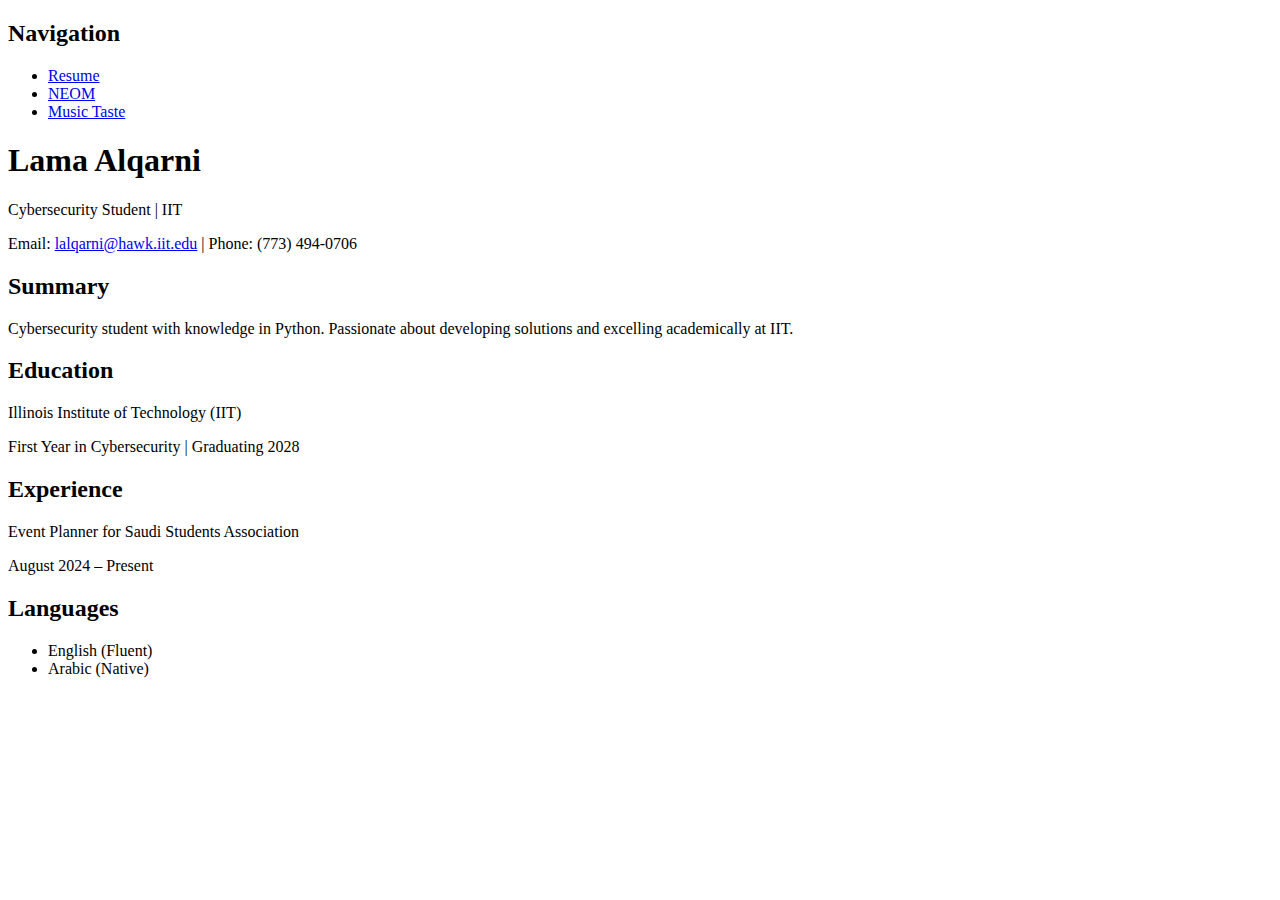
==== index.html @ 599a018c "Rename index (3).html to index.html" ====
<!DOCTYPE html>
<html lang="en">
<head>
  <meta charset="utf-8">
  <meta name="viewport" content="width=device-width, initial-scale=1.0">

  <link rel="stylesheet" href="reset.html">

  <link rel="stylesheet" href="styles.css">

  <title>Resume</title>
</head>
<body>

  <header>
    <nav>
      <h2>Navigation</h2>
      <ul>
        <li><a href="index.html">Resume</a></li>
        <li><a href="neom.html">NEOM</a></li>
        <li><a href="music.html">Music Taste</a></li>
      </ul>
    </nav>

    <h1>Lama Alqarni</h1>
    <p>Cybersecurity Student | IIT</p>
    <p>Email: <a href="mailto:lalqarni@hawk.iit.edu">lalqarni@hawk.iit.edu</a> | 
       Phone: (773) 494-0706</p>
  </header>

  <section>
    <h2>Summary</h2>
    <p>Cybersecurity student with knowledge in Python. Passionate about developing solutions and excelling academically at IIT.</p>
  </section>

  <section>
    <h2>Education</h2>
    <p>Illinois Institute of Technology (IIT)</p>
    <p>First Year in Cybersecurity | Graduating 2028</p>
  </section>

  <section>
    <h2>Experience</h2>
    <p>Event Planner for Saudi Students Association</p>
    <p>August 2024 – Present</p>
  </section>

  <section>
    <h2>Languages</h2>
    <ul>
      <li>English (Fluent)</li>
      <li>Arabic (Native)</li>
    </ul>
  </section>

</body>
</html>
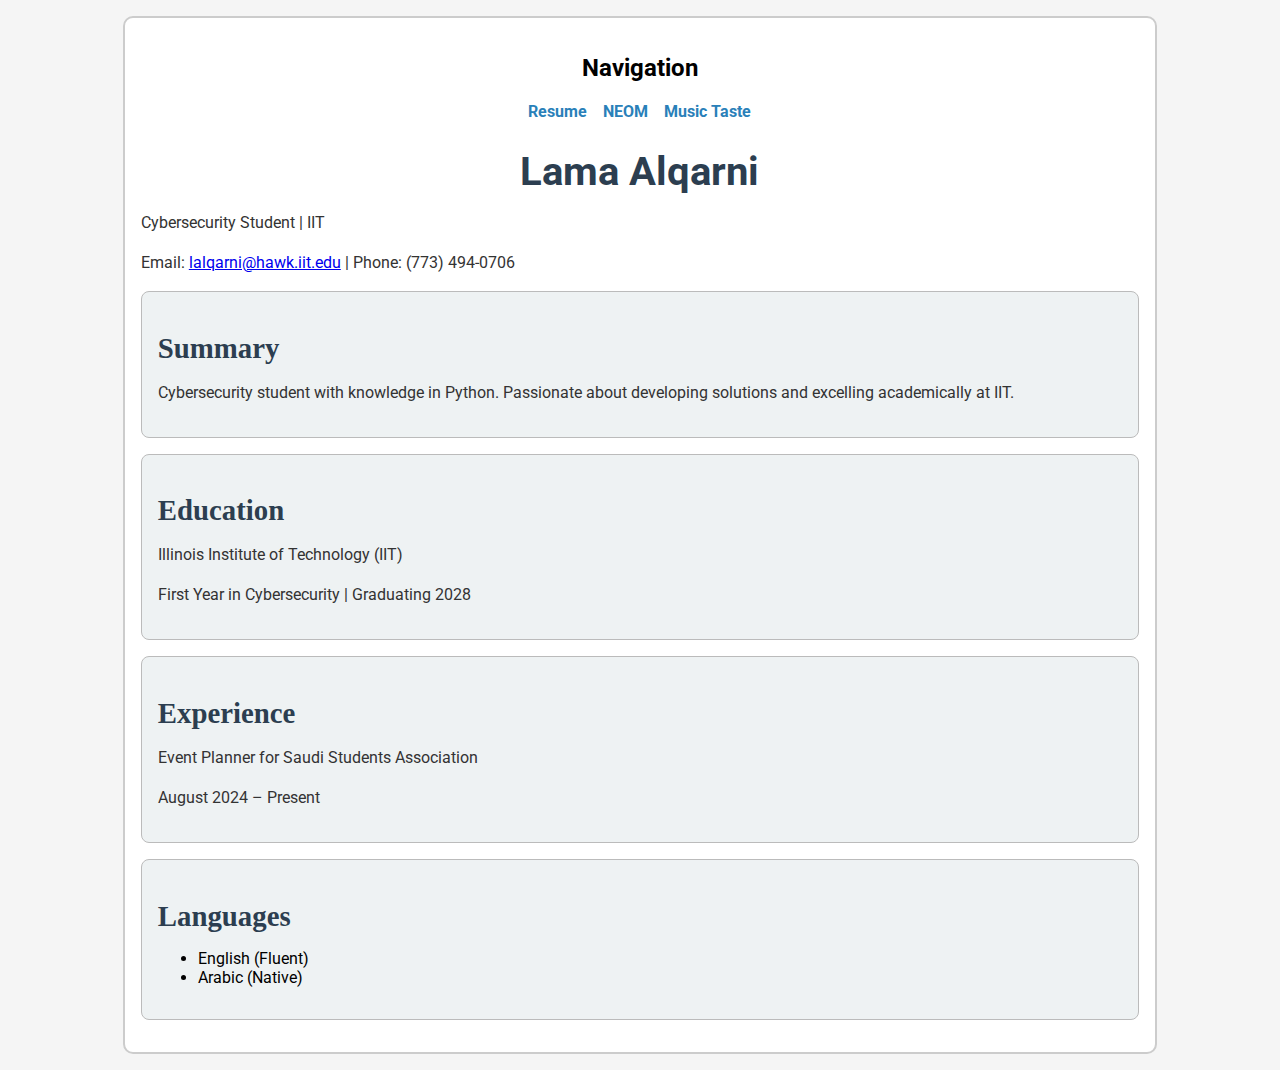
==== commit 0730dc86: "update index" ====
--- a/index.html
+++ b/index.html
@@ -3,55 +3,53 @@
 <head>
   <meta charset="utf-8">
   <meta name="viewport" content="width=device-width, initial-scale=1.0">
-
   <link rel="stylesheet" href="reset.html">
-
   <link rel="stylesheet" href="styles.css">
-
   <title>Resume</title>
 </head>
 <body>
+  <div class="main-container">
+    <header>
+      <nav class="main-nav">
+        <h2 class="nav-title">Navigation</h2>
+        <ul>
+          <li><a href="index.html">Resume</a></li>
+          <li><a href="neom.html">NEOM</a></li>
+          <li><a href="music.html">Music Taste</a></li>
+        </ul>
+      </nav>
+      <h1 class="page-title">Lama Alqarni</h1>
+      <p class="sub-title">Cybersecurity Student | IIT</p>
+      <p class="contact-info">
+        Email: <a href="mailto:lalqarni@hawk.iit.edu">lalqarni@hawk.iit.edu</a> | 
+        Phone: (773) 494-0706
+      </p>
+    </header>
 
-  <header>
-    <nav>
-      <h2>Navigation</h2>
+    <section class="bordered-section">
+      <h2 class="section-title larger-font">Summary</h2>
+      <p>Cybersecurity student with knowledge in Python. Passionate about developing solutions and excelling academically at IIT.</p>
+    </section>
+
+    <section class="bordered-section">
+      <h2 class="section-title larger-font">Education</h2>
+      <p>Illinois Institute of Technology (IIT)</p>
+      <p>First Year in Cybersecurity | Graduating 2028</p>
+    </section>
+
+    <section class="bordered-section">
+      <h2 class="section-title larger-font">Experience</h2>
+      <p>Event Planner for Saudi Students Association</p>
+      <p>August 2024 – Present</p>
+    </section>
+
+    <section class="bordered-section">
+      <h2 class="section-title larger-font">Languages</h2>
       <ul>
-        <li><a href="index.html">Resume</a></li>
-        <li><a href="neom.html">NEOM</a></li>
-        <li><a href="music.html">Music Taste</a></li>
+        <li>English (Fluent)</li>
+        <li>Arabic (Native)</li>
       </ul>
-    </nav>
-
-    <h1>Lama Alqarni</h1>
-    <p>Cybersecurity Student | IIT</p>
-    <p>Email: <a href="mailto:lalqarni@hawk.iit.edu">lalqarni@hawk.iit.edu</a> | 
-       Phone: (773) 494-0706</p>
-  </header>
-
-  <section>
-    <h2>Summary</h2>
-    <p>Cybersecurity student with knowledge in Python. Passionate about developing solutions and excelling academically at IIT.</p>
-  </section>
-
-  <section>
-    <h2>Education</h2>
-    <p>Illinois Institute of Technology (IIT)</p>
-    <p>First Year in Cybersecurity | Graduating 2028</p>
-  </section>
-
-  <section>
-    <h2>Experience</h2>
-    <p>Event Planner for Saudi Students Association</p>
-    <p>August 2024 – Present</p>
-  </section>
-
-  <section>
-    <h2>Languages</h2>
-    <ul>
-      <li>English (Fluent)</li>
-      <li>Arabic (Native)</li>
-    </ul>
-  </section>
-
+    </section>
+  </div>
 </body>
 </html>
--- a/styles.css
+++ b/styles.css
@@ -0,0 +1,86 @@
+
+@import url('https://fonts.googleapis.com/css2?family=Roboto&display=swap');
+
+
+body {
+  font-family: 'Roboto', Arial, sans-serif;
+  background-color: #f5f5f5;
+  margin: 0;
+  padding: 0 1rem;
+}
+
+.main-container {
+  max-width: 80%;
+  margin: 1rem auto;
+  background-color: #ffffff;
+  border: 2px solid #ccc;
+  padding: 1rem;
+  border-radius: 10px;
+}
+
+
+.main-nav {
+  text-align: center;
+  margin-bottom: 1rem;
+}
+
+.main-nav ul {
+  list-style: none;
+  display: flex;
+  justify-content: center;
+  gap: 1rem;
+  padding: 0;
+}
+
+.main-nav a {
+  text-decoration: none;
+  color: #2980b9;
+  font-weight: bold;
+}
+
+.page-title {
+  text-align: center;
+  font-size: 2.5rem;
+  color: #2c3e50;
+  margin-bottom: 1rem;
+}
+
+.bordered-section {
+  background-color: #eef2f3;
+  border: 1px solid #bbb;
+  padding: 1rem;
+  margin: 1rem 0;
+  border-radius: 8px;
+}
+
+.section-title {
+  font-family: Georgia, serif;
+  font-size: 1.8rem;
+  color: #2c3e50;
+  margin-bottom: 0.5rem;
+}
+
+.larger-font {
+  font-size: 1.8rem;
+}
+
+
+.project-item,
+.media-item {
+  margin: 1rem 0;
+}
+
+.project-item img,
+.media-item video {
+  max-width: 100%;
+  height: auto;
+  display: block;
+  margin: 0.5rem auto;
+}
+
+
+p {
+  font-size: 1rem;
+  line-height: 1.5rem;
+  color: #333;
+}
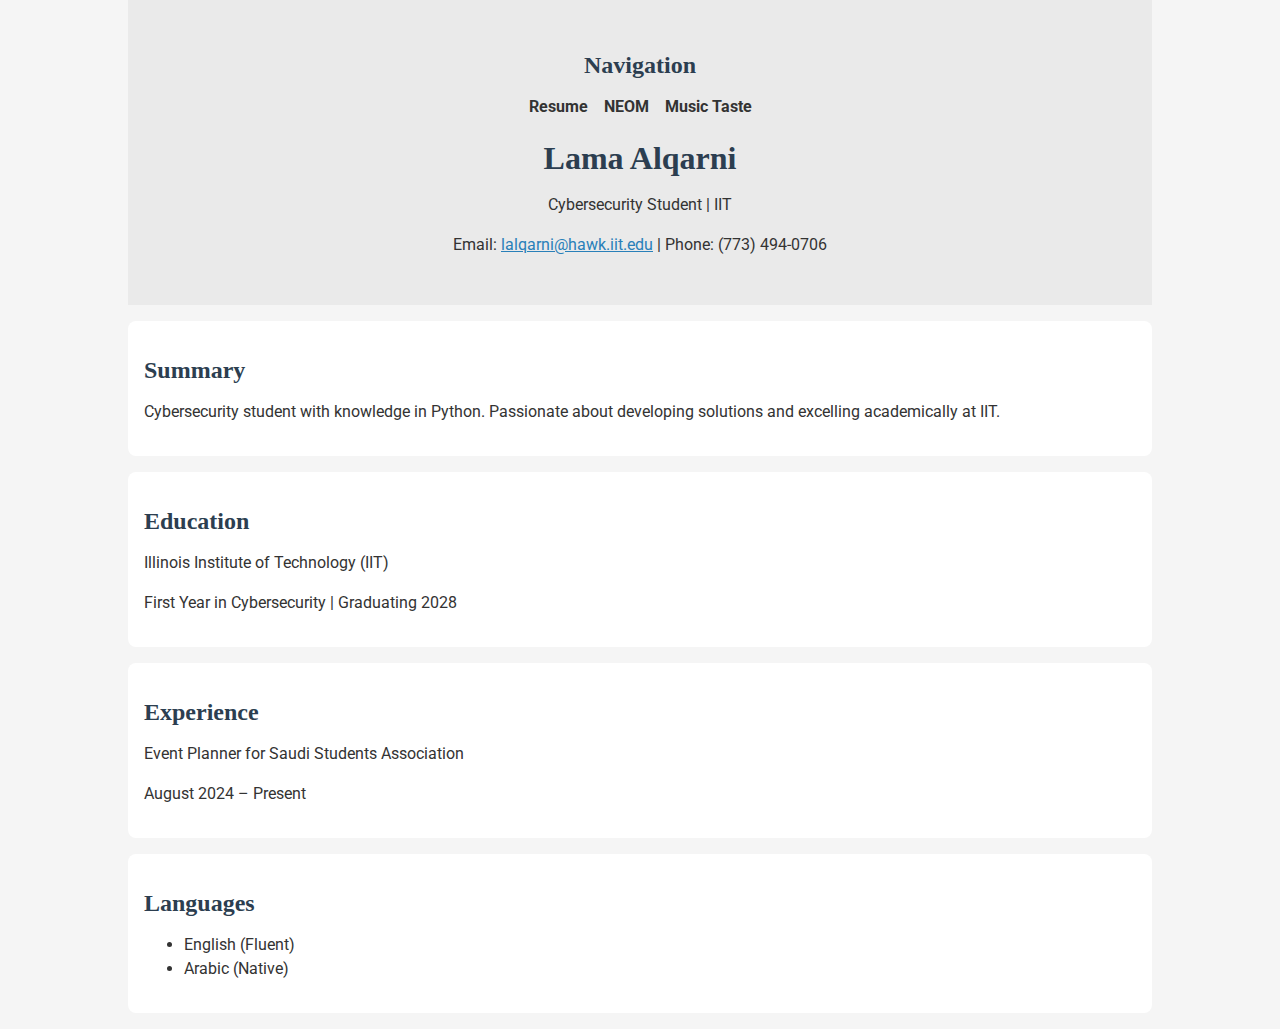
==== commit a6ac9f98: "Update index.html" ====
--- a/index.html
+++ b/index.html
@@ -3,10 +3,10 @@
 <head>
   <meta charset="utf-8">
   <meta name="viewport" content="width=device-width, initial-scale=1.0">
-  <link rel="stylesheet" href="reset.html">
-  <link rel="stylesheet" href="styles.css">
+  <link rel="stylesheet" href="css/styles.css">
   <title>Resume</title>
 </head>
+
 <body>
   <div class="main-container">
     <header>
--- a/css/styles.css
+++ b/css/styles.css
@@ -0,0 +1,61 @@
+
+@import url('https://fonts.googleapis.com/css2?family=Roboto&display=swap');
+
+
+body {
+  font-family: 'Roboto', Arial, sans-serif; /* Imported + native fallback */
+  background-color: #f5f5f5;
+  max-width: 80%;
+  margin: 0 auto; 
+  padding: 0 1rem;
+}
+
+
+header {
+  text-align: center;
+  background-color: #eaeaea;
+  padding: 2rem 0;
+}
+
+
+nav ul {
+  display: flex;
+  justify-content: center;
+  gap: 1rem;
+  list-style: none;
+  margin: 1rem 0;
+  padding: 0;
+}
+
+
+nav a {
+  text-decoration: none;
+  color: #333;
+  font-weight: bold;
+}
+
+
+h1, h2 {
+  font-family: Georgia, serif; 
+  color: #2c3e50;
+  margin-bottom: 0.5rem;
+}
+
+
+section {
+  background-color: #fff;
+  padding: 1rem;
+  margin: 1rem 0;
+  border-radius: 0.5rem;
+}
+
+
+p, li {
+  font-size: 1rem;
+  line-height: 1.5rem;
+  color: #333;
+}
+
+a {
+  color: #2980b9;
+}
